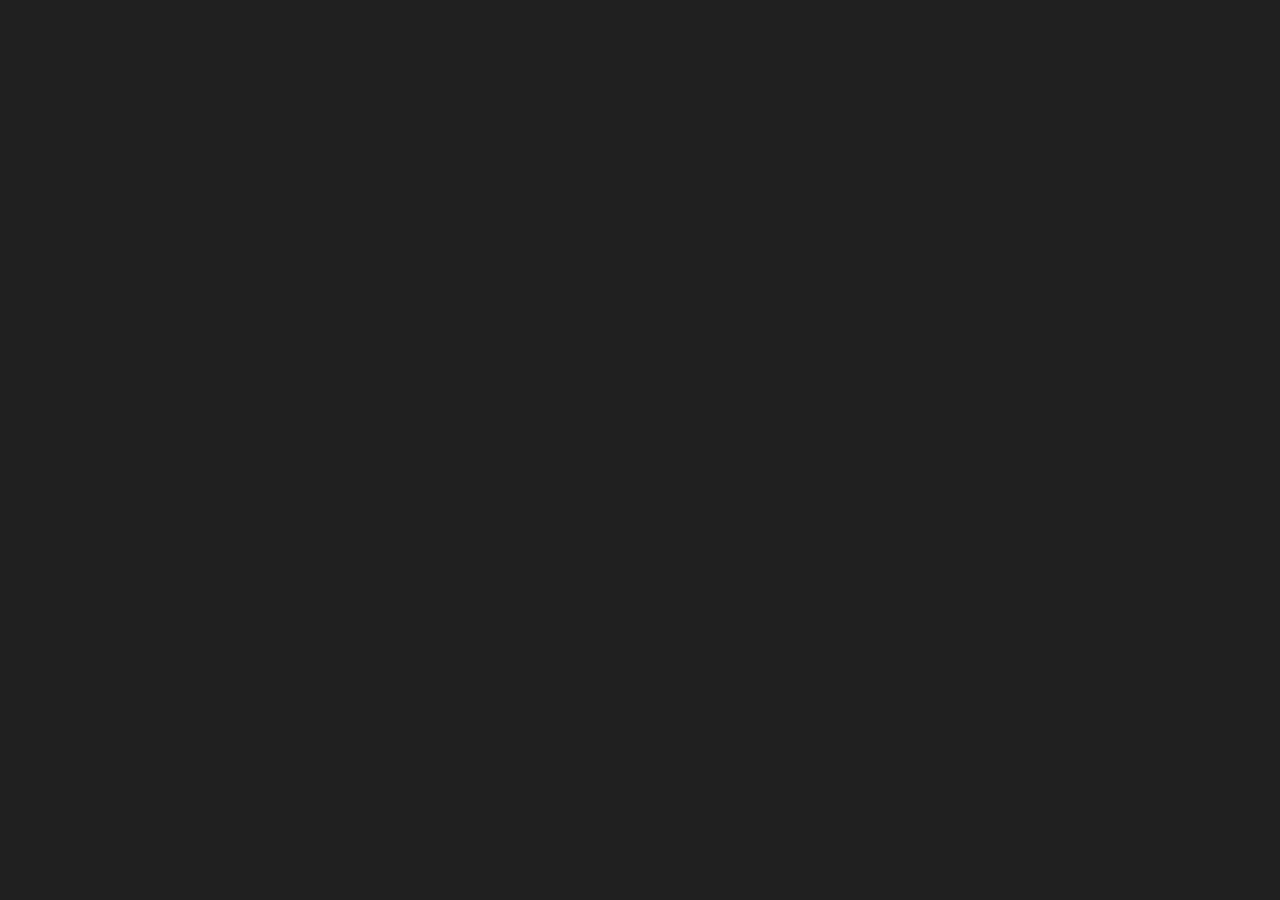
==== Designer Portfolio/page2.html @ f1b0471f "Add files via upload" ====
<!DOCTYPE html>
<html lang="en">
<head>
    <meta charset="UTF-8">
    <meta name="viewport" content="width=device-width, initial-scale=1.0">
    <title>Document</title>
    <link rel="stylesheet" href="style.css">
</head>
<body>
    
</body>
</html>
---- Designer Portfolio/style.css ----
@import url(https://fonts.googleapis.com/css?family=Manrope:600,700,800);

html{
    scroll-behavior: smooth;
}

body {
    margin: 0;
    color: #959595;
    font-family: "Manrope", sans-serif;
    font-weight: 600;
    font-size: 20px;
    line-height: 1.5;
    letter-spacing: -0.5px;

    background-color: #202020;
}

img {
    max-width: 100%;
}

a {
    color: #DEDEDE;
    text-decoration: none;
    transition: opacity 0.3s;
}

a:hover {
    opacity: 0.6;
}

.container {
    max-width: 1250px;
    margin-left: auto;
    margin-right: auto;
    padding: 0 15px;
    
}

.title {
    margin-top: 0;
    font-size: 36px;
    text-align: center;
    color: #DEDEDE;
}

.logo {
    font-weight: 800;
    display: flex;
    align-items: center;
    gap: 10px;
}

.btn {
    display: inline-flex;
    align-items: center;
    gap: 10px;
    padding: 16px 48px;
    font-size: 18px;
    color: #FFFFFF;
    background: #9D9D9D;
    border-radius: 4px;
   
}

.btn:hover {
    opacity: 0.8;
}

.btn::before {
    content: "";
    width: 21px;
    height: 16px;
    background-image: url("images/mail.svg");
    background-size: contain;
    background-position: center;
    background-repeat: no-repeat;
}

.socials {
    display: flex;
    gap: 40px;
}

.socials__img {
    display: flex;
}

.burger-menu {
    display: none;
}

.header {
    position: sticky;
    top: 0;
    z-index: 2;
    padding: 20px 0;
    background: rgba(50, 50, 50, 0.7);
    backdrop-filter: blur(10px);
}

.header .container {
    display: flex;
    align-items: center;
    justify-content: space-between;
}

.header__nav {
   display: flex;
   gap: 60px;
}

.header__link {
    font-weight: 700;
    font-size: 18px;
}

.welcome {
    margin-top: 160px;
}

.welcome .container {
    display: flex;
    align-items: center;
    justify-content: space-between;
    

}

.welcone__title {
    margin-top: 0;
    width: 500px;
    margin-bottom: 24px;
    font-weight: 700;
    font-size: 54px;
    line-height: 1.19;
    color: #DEDEDE;
}

.welcome__text {
    width: 395px;
    margin-bottom: 88px;
}

.welcome__img {
    margin-right: 105px;
    width: 400px;
    height: 400px;
    border-radius: 50%;
    object-fit: cover;
    object-position: center;
}

.works {
    margin-top: 145px;
}


.works__btn {
    display: inline-flex;
    align-items: center;
    gap: 20px;
    margin-bottom: 80px;
    padding: 0;
    font-family: 'Manrope';
    font-weight: 700;
    font-size: 16px;
    letter-spacing: 1.5px;
    text-transform: uppercase;
    color: #DEDEDE;
    background-color: transparent;
    border: none;
    opacity: 0.7;
}


.works__wrapper {
    display: grid;
    grid-template-columns: 1fr 1fr;
    gap: 25px;
    padding-top: 140px;
}

.work {
    /* height: 888px; */
    
    height: 700px;
    position: relative;
}

.work:nth-child(odd) {
    margin-top: -140px;
}

.work:hover {
    opacity: 1;
}

.work__img {
    width: 100%;
    height: 100%;
    object-fit: cover;
    object-position: center;
}

.work__name {
    opacity: 0;
    position: absolute;
    top: 0;
    left: 0;
    width: 100%;
    height: 100%;
    display: flex;
    justify-content: center;
    align-items: center;
    font-weight: 700;
    font-size: 40px;
    
    background-color: rgb(0, 0, 0, 0.6);
    transition: opacity 0.3s;
}

.work:hover .work__name {
    opacity: 1;
}

.projects {
    margin-top: 200px;
}



.projects__title {
    
    margin-bottom: 65px;
    
}

.projects__wrapper {
    display: flex;
    flex-wrap: wrap;
    gap: 20px;
    justify-content: center;
}

.projects_img {
    width: 400px;
    height: 400px;
    object-fit: cover;
    object-position: center;
}

.projects--vertical .projects_img {
    height: 560px;
}


.contact {
    margin-top: 200px;
    margin-bottom: 120px;
}

.contact .container {
    max-width: 520px;
    text-align: center;
}

.contact__title {
    margin-bottom: 24px;
}

.contact__text {
    margin-bottom: 50px;
    font-size: 26px;
}


.footer {
    padding: 40px 0;
    border: 1px solid #696969;
}

.footer .container {
    display: flex;
    align-items: baseline;
    justify-content: space-between;
}


.footer__copy {
    font-size: 16px;
    margin: 0;
}

.footer__copy span {
    color: #ECECEC;
}

@media (max-width: 1100px) {
        .welcome__img {
            margin-right: 0;
        }
}

@media (max-width: 950px) {

    .welcome {
        margin-top: 70px;
    }

    .welcome .container {
        flex-direction: column-reverse;
        gap: 65px;
    }
    .welcone__title {
        width: auto
    }
    .welcome__text {
        width: auto;
        margin-bottom: 50px;
    }

    .welcome__desc {
        text-align: center;
    }
    .work {
        height: 600px;
    }

    .work__name {
        opacity: 0.8;
    }
}

@media (max-width: 850px) {
    .projects_img {
        width: 300px;
        height: 300px;
    }

    .works, .projects, .contact {
        margin-top: 100px;
    }
}

@media (max-width: 770px) {
    .welcone__title {
        font-size: 40px;
    }
} 

@media (max-width: 700px) {
    .footer .container {
        flex-direction: column-reverse;
        align-items: center;
        gap: 35px;
    }
}  

@media (max-width: 650px) {
    .projects_img {
        width: 100%;
        height: 360px;
    }

    .works__wrapper {
    grid-template-columns: 1fr;
    }

    .work:nth-child(odd) {
        margin-top: 0;
    }

    .works__wrapper {
        padding-top: 0;
    }
} 

@media (max-width: 600px) {
    .header {
        position: relative;
    }

    .burger-menu {
        display: block;
        background-color: transparent;
        padding: 0;
        border: none;
        position: absolute;
        top: 29px;
        right: 15px;
    }

    .burger-menu__icon {
        height: 24px;
        width: 30px;
        object-fit: contain;
        object-position: center;
    }

    .header--mobile .header__nav {
        display: flex;
        align-self: center;
        flex-wrap: wrap;
        gap: 20px;
        justify-content: center;
    }

    .header--mobile .container {
        flex-direction: column;
        align-items: flex-start;
        gap: 20px;
    }

    .header__nav {
        display: none;
    }
} 

@media (max-width: 500px) {

    .welcome__img {
        width: 240px;
        height: 240px;
    }

    .btn {
        padding: 16px 20px;
    }

    .works__btn {
        margin-bottom: 40px;
    }

    .work__name {
        font-size: 28px;
    }

    .title {
        font-size: 28px;
    }

    .projects__title {
        margin-bottom: 35px;
    }

    .contact__title {
        margin-bottom: 12px;
    }

    .contact .container {
        max-width: 270px;
    }

    .contact__text {
        font-size: 18px;
    }

    .contact {
        margin-bottom: 100px;
    }
}

@media (max-width: 420px) {
    .welcone__title {
        font-size: 26px;
    }


}
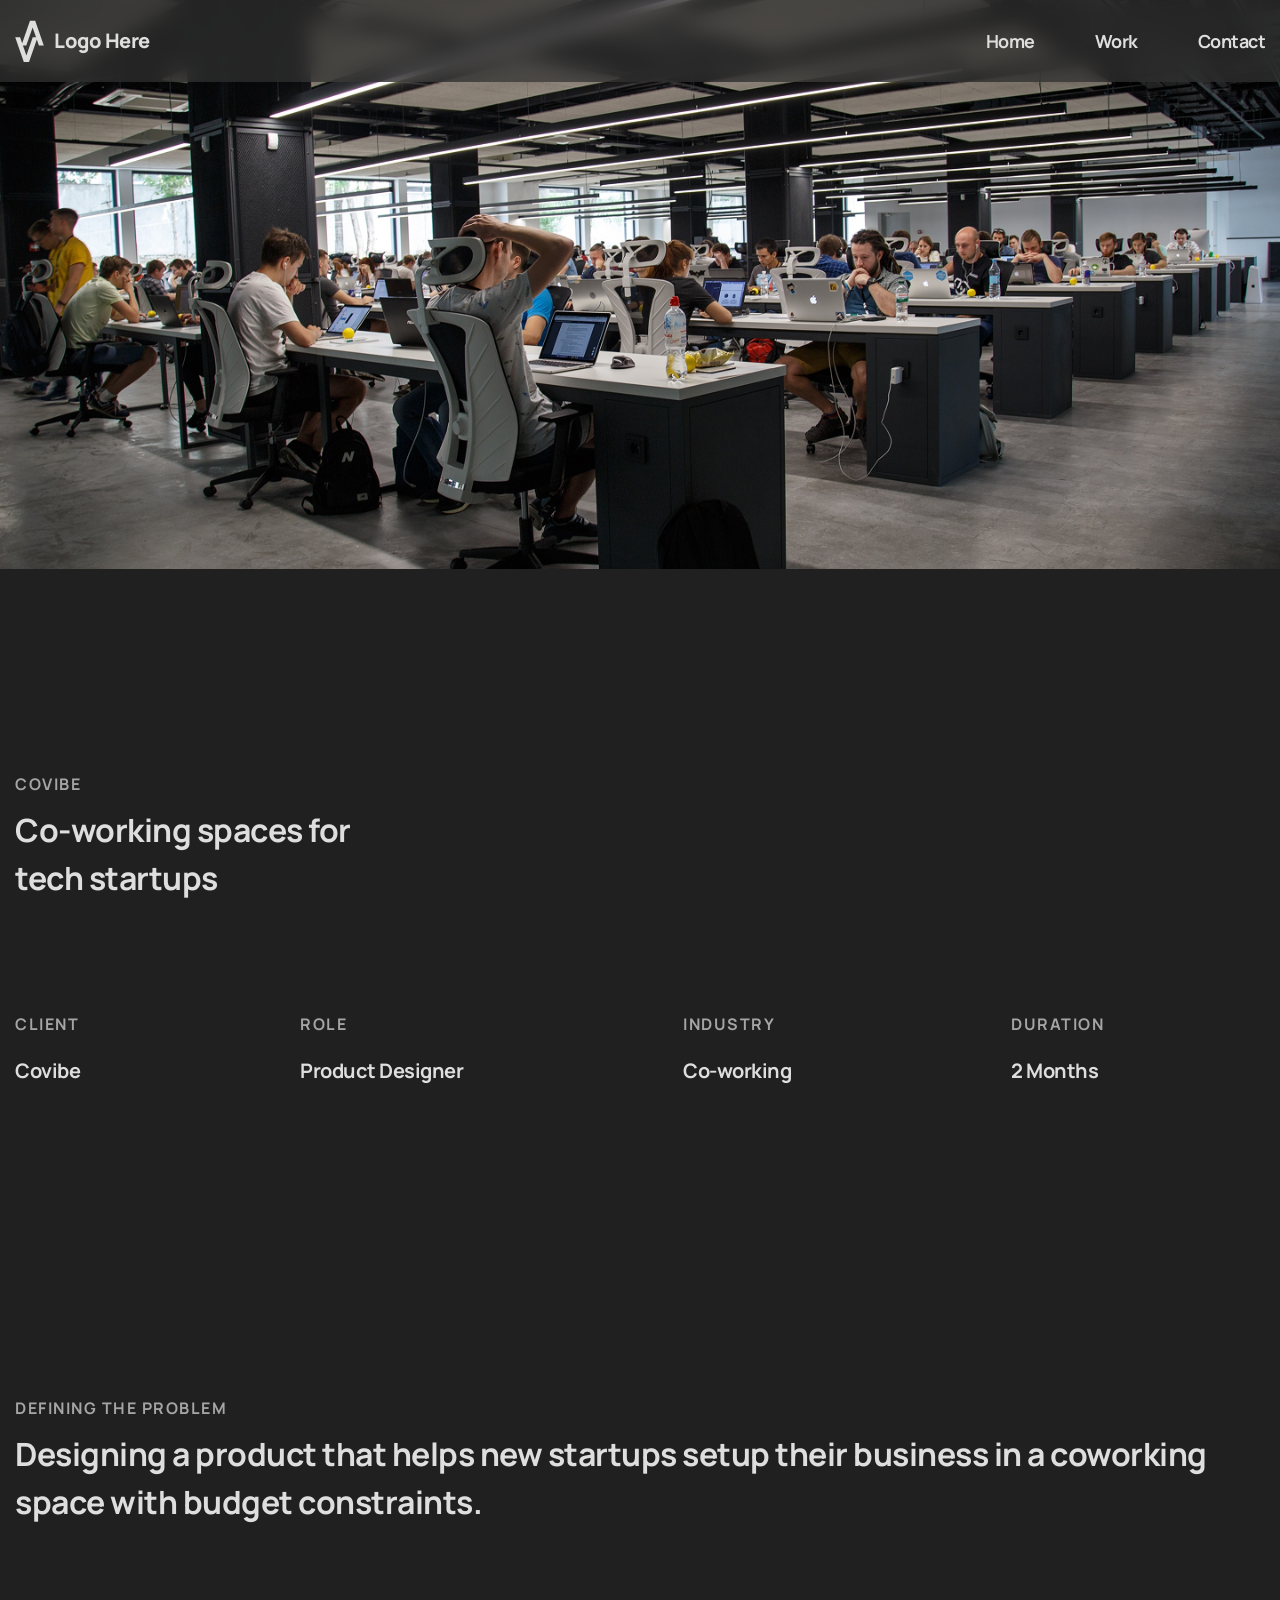
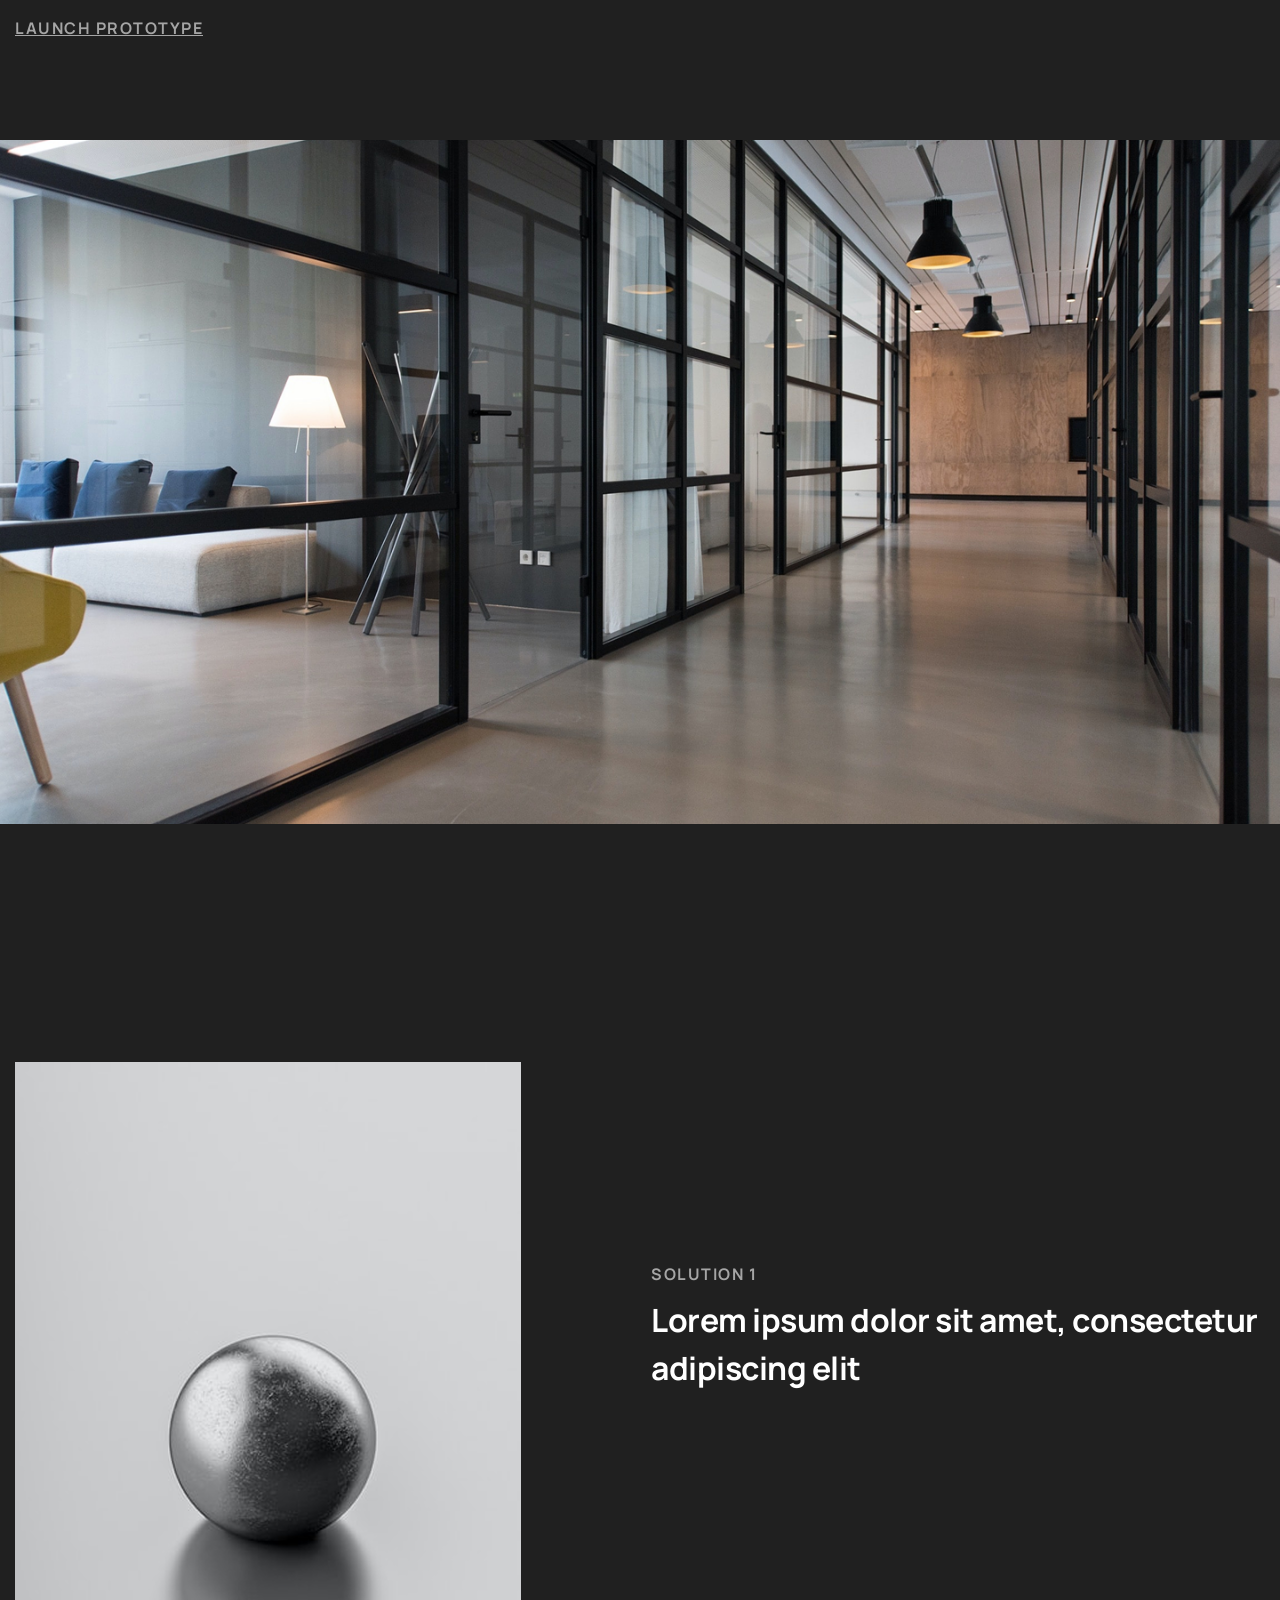
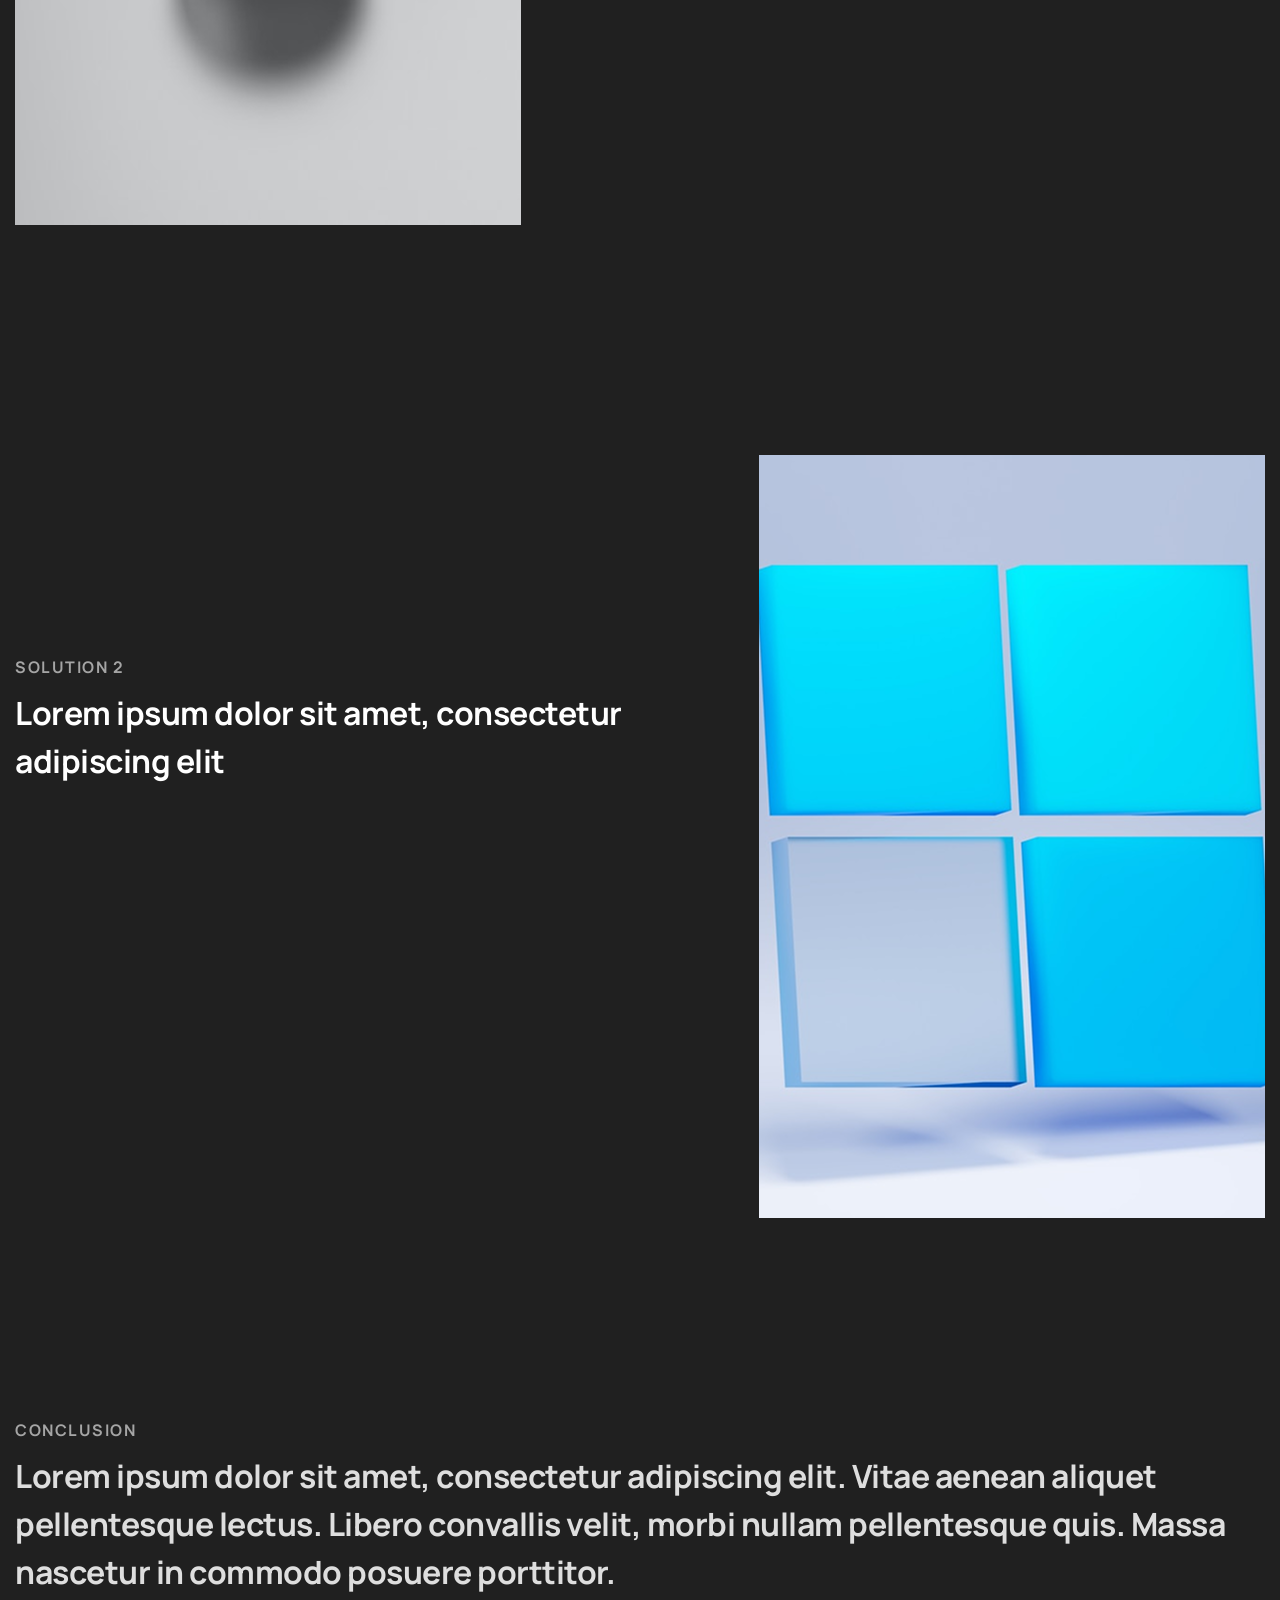
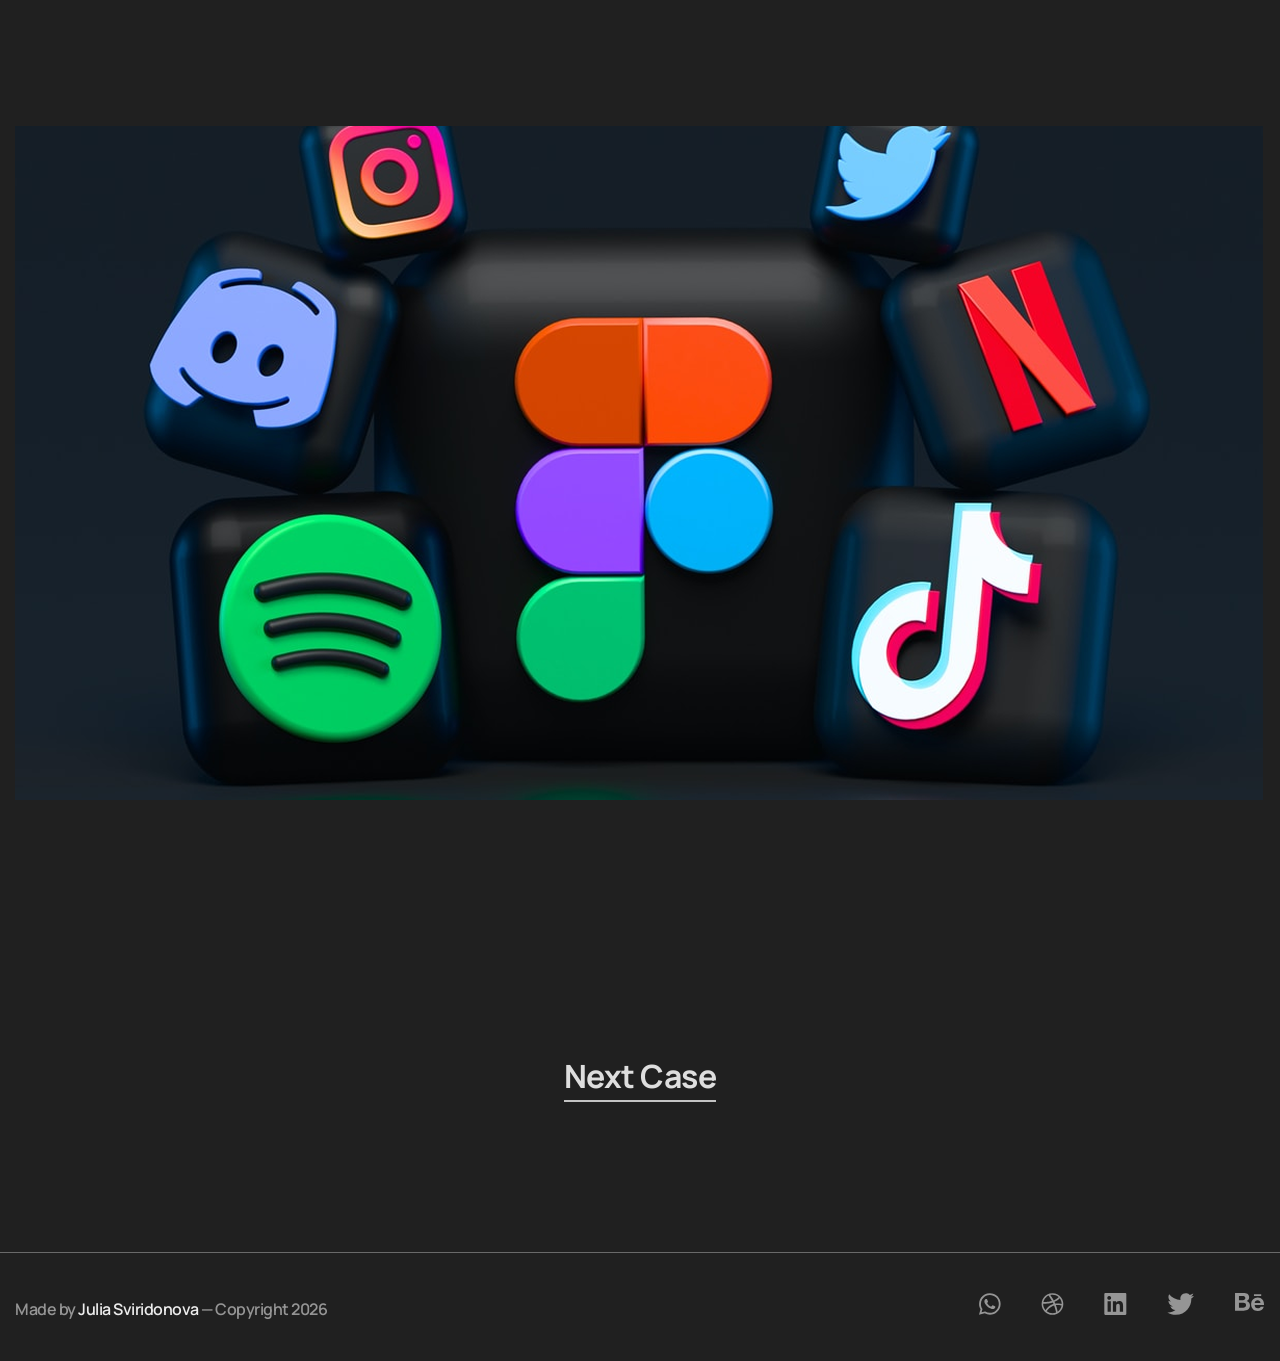
==== commit 454bdadd: "Add files via upload" ====
--- a/Designer Portfolio/page2.html
+++ b/Designer Portfolio/page2.html
@@ -3,10 +3,132 @@
 <head>
     <meta charset="UTF-8">
     <meta name="viewport" content="width=device-width, initial-scale=1.0">
-    <title>Document</title>
+    <title>Page2</title>
     <link rel="stylesheet" href="style.css">
+    <link rel="stylesheet" href="style2.css">
+    
 </head>
 <body>
-    
+    <div class="box">
+        <img class="header__welcome-img" src="images/welcome.png" alt="">
+        <header class="header">
+            <div class="container">
+                <a href="page2.html" class="logo">
+                    <img src="images/logo.svg" alt="Логотип"> Logo Here
+                </a>
+
+                <nav class="header__nav">
+                    <a href="#!" class="header__link">Home</a>
+                    <a href="#!" class="header__link">Work</a>
+                    <a href="#!" class="header__link">Contact</a>
+                </nav>
+
+                <button class="burger-menu" type="button">
+                    <img class="burger-menu__icon" src="images/burger-menu.svg" alt="">
+                </button>
+            </div><!-- /container -->
+        </header>
+        
+    </div> <!-- /box -->
+
+    <main class="main">
+        <section class="description">
+            <div class="container">
+                <div class="base">
+                    <h3 class="title-page2">Covibe</h3>
+                    <h4 class="subtitle">Co-working spaces for tech startups</h4>
+                </div><!-- /base -->
+
+                <div class="description__advantages">
+                    <div class="description__advantages-wrapper">
+                        <h3 class="title-page2">client</h3>
+                        <p class="description__specification">Covibe</p>
+                    </div><!-- /description__advantages-wrapper -->
+                    <div class="description__advantages-wrapper">
+                        <h3 class="title-page2">role</h3>
+                        <p class="description__specification">Product Designer</p>
+                    </div><!-- /description__advantages-wrapper -->
+                    <div class="description__advantages-wrapper">
+                        <h3 class="title-page2">industry</h3>
+                        <p class="description__specification">Co-working</p>
+                    </div><!-- /description__advantages-wrapper -->
+                    <div class="description__advantages-wrapper">
+                        <h3 class="title-page2">duration</h3>
+                        <p class="description__specification">2 Months</p>
+                    </div><!-- /description__advantages-wrapper -->
+                </div><!-- /description__advantages -->
+
+                <div class="tasks">
+                    <h3 class="title-page2">defining the problem</h3>
+                    <h4 class="subtitle">Designing a product that helps new startups setup their business in a coworking space with budget constraints.</h4>
+                    <a class="tasks__a" href="http://">launch prototype</a>
+                </div><!-- /tasks -->
+            </div><!-- /container -->
+        </section>
+        <div class="box">
+            <section class="image">
+                    <img class="image__office" src="images/office.png" alt="office">
+            </section>
+        </div><!-- /box -->
+        
+        <section class="solutions">
+            <div class="container">
+                <div class="solutions_wrapper">
+                    <img class="solution__img" src="images/solution1.png" alt="шар">
+                    <div class="solution__text">
+                        <h3 class="title-page2">solution 1</h3>
+                        <h4 class="subtitle white">Lorem ipsum dolor sit amet, consectetur adipiscing elit</h4>
+                    </div><!-- /solution__text -->
+                </div><!-- /solutions_wrapper -->
+
+                <div class="solutions_wrapper">
+                    <div class="solution__text">
+                        <h3 class="title-page2">solution 2</h3>
+                        <h4 class="subtitle white">Lorem ipsum dolor sit amet, consectetur adipiscing elit</h4>
+                    </div><!-- /solution__text -->
+                    <img class="solution__img" src="images/solution2.png" alt="шар">
+                    
+                </div><!-- /solutions_wrapper -->
+
+                <div class="solutions__conclusion">
+                    <h3 class="title-page2">Conclusion</h3>
+                    <h4 class="subtitle">Lorem ipsum dolor sit amet, consectetur adipiscing elit. Vitae aenean aliquet pellentesque lectus. Libero convallis velit, morbi nullam pellentesque quis. Massa nascetur in commodo posuere porttitor.</h4>
+                </div><!-- /solutions__Conclusion -->
+
+                <img class="image__icons" src="images/icons.png" alt="office">
+                <div class="next__wrapper">
+                    <p class="subtitle next">Next Case</p>
+                </div><!-- /next__wrapper -->
+            </div><!-- /container -->
+
+            <footer class="footer">
+                <div class="container">
+                    <p class="footer__copy">Made by <span>Julia Sviridonova</span> — Copyright 2026</p>
+
+                    <div class="socials">
+                        <a href="https://t.me/julia_ssvv" target="_blank" class="socials__link">
+                        <img class="socials__img" src="images/social1.svg" alt="">
+                        </a>
+                        <a href="#!" class="socials__link">
+                            <img class="socials__img" src="images/social2.svg" alt="">
+                        </a>
+                        <a href="#!" class="socials__link">
+                            <img class="socials__img" src="images/social3.svg" alt="">
+                        </a>
+                        <a href="#!" class="socials__link">
+                            <img class="socials__img" src="images/social4.svg" alt="">
+                        </a>
+                        <a href="#!" class="socials__link">
+                            <img class="socials__img" src="images/social5.svg" alt="">
+                        </a>
+                    </div><!-- /socials -->
+                </div><!-- /container -->
+            </footer>
+        </section>
+
+
+
+
+    </main>
 </body>
 </html>
--- a/Designer Portfolio/style.css
+++ b/Designer Portfolio/style.css
@@ -6,6 +6,7 @@
 
 body {
     margin: 0;
+    padding: 0;
     color: #959595;
     font-family: "Manrope", sans-serif;
     font-weight: 600;
@@ -36,6 +37,13 @@
     margin-right: auto;
     padding: 0 15px;
     
+}
+
+.box {
+    max-width: 1440px;
+    margin-left: auto;
+    margin-right: auto;
+    position: relative;
 }
 
 .title {
@@ -94,11 +102,13 @@
 .header {
     position: sticky;
     top: 0;
-    z-index: 2;
+    z-index: 10;
     padding: 20px 0;
     background: rgba(50, 50, 50, 0.7);
     backdrop-filter: blur(10px);
 }
+
+
 
 .header .container {
     display: flex;
@@ -278,7 +288,7 @@
 
 .footer {
     padding: 40px 0;
-    border: 1px solid #696969;
+    border-top: 1px solid #696969;
 }
 
 .footer .container {
--- a/Designer Portfolio/style2.css
+++ b/Designer Portfolio/style2.css
@@ -0,0 +1,240 @@
+.box {
+  position: relative;
+  height: auto;
+}
+
+/* Фото: абсолютно, на всю ширину контейнера */
+.header__welcome-img {
+  position: absolute;
+  top: 0;
+  left: 0;
+  width: 100%;
+  height: auto;
+  object-fit: cover;       /* если хочешь, чтобы обрезалось красиво */
+  z-index: 1;              /* слой: фото ниже шапки */
+}
+
+.description {
+  padding-top: 690px;
+}
+
+
+.title-page2 {
+  margin: 0;
+  font-weight: 700;
+  font-size: 16px;
+  letter-spacing: 1.5px;
+  text-transform: uppercase;
+  color: #DEDEDE;
+  opacity: 0.7;
+}
+
+.base .subtitle {
+  width: 344px;
+}
+
+.subtitle {
+  margin: 0;
+  margin-top: 10px;
+  font-weight: 700;
+  font-size: 32px;
+  line-height: 1.5;
+  color: #DEDEDE;
+}
+
+.description__advantages {
+  margin-top: 110px;
+  display: flex;
+  flex-wrap: wrap;
+  gap: 220px;
+}
+
+.description__specification {
+  font-weight: 700;
+  font-size: 20px;
+  color: #DEDEDE;
+}
+
+.tasks {
+  margin-top: 290px;
+}
+
+.tasks__a {
+  display: block;
+  margin-top: 90px;
+  font-weight: 700;
+  font-size: 16px;
+  letter-spacing: 1.5px;
+  text-transform: uppercase;
+  opacity: 0.7;
+  cursor: pointer;
+  text-decoration: underline;
+  
+}
+
+.image {
+  margin-top: 100px;
+  display: inline-block;
+}
+
+.image__office {
+  display: block;
+  width: auto;
+  height: auto;
+  object-fit: contain; 
+}
+
+.solutions_wrapper {
+  margin-top: 230px;
+  display: flex;
+  column-gap: 130px;
+}
+
+.solution__text {
+  padding-top: 200px;
+}
+
+.white {
+  color: #fff;
+}
+
+.solutions__conclusion {
+  margin-top: 200px;
+}
+
+.image__icons {
+  margin-top: 130px;
+}
+
+.next__wrapper {
+  text-align: center;
+}
+
+.subtitle.next {
+  display: inline-block;
+  margin-top: 244px;
+  margin-bottom: 150px;
+  border-bottom: 2px solid #C4C4C4;
+}
+
+@media (max-width: 1210px) {
+
+  .description {
+    padding-top: 590px;
+  }
+  
+  .description__advantages {
+    gap: 180px;
+  }
+
+  .tasks {
+    margin-top: 130px;
+  }
+}
+
+
+@media (max-width: 1110px) {
+  .description {
+    padding-top: 520px;
+  }
+
+  .solutions_wrapper {
+    margin-top: 130px;
+  }
+
+  .solutions__conclusion {
+    margin-top: 130px;
+  }
+}
+
+@media (max-width: 1000px) {
+  .subtitle {
+    font-size: 30px;
+  }
+}
+
+@media (max-width: 900px) {
+  .description {
+    padding-top: 440px;
+  }
+
+  .description__advantages {
+    gap: 130px;
+  }
+
+  .solutions_wrapper {
+    column-gap: 80px
+  }
+}
+
+@media (max-width: 850px) {
+  .description__advantages {
+    gap: 100px;
+  }
+
+  .solutions_wrapper {
+    flex-direction: column;
+    gap: 20px;
+  }
+
+  .solutions_wrapper:first-child .solution__img {
+    order: 1;
+  }
+  .solutions_wrapper:first-child .solution__text {
+    order: 0;
+  }
+
+  .solution__text {
+    padding-top: 0px;
+  }
+
+  .solution__img {
+    width: 100%;
+    height: 800px;
+    object-fit: cover;
+  }
+}
+
+@media (max-width: 757px) {
+  .description {
+    padding-top: 340px;
+  }
+
+  .tasks {
+    margin-top: 100px;
+  }
+
+  .description__advantages {
+    justify-content: space-between;
+    gap: 0px;
+  }
+
+  .solution__img {
+    height: 577px;
+  }
+
+  .subtitle.next {
+    margin-top: 150px;
+  }
+}
+
+@media (max-width: 601px) {
+  .header__welcome-img {
+    height: 476px;
+  }
+
+  .description {
+   padding-top: 500px;
+  }
+}
+
+@media (max-width: 500px) {
+  .description__advantages {
+    row-gap: 80px;
+  }
+  
+  .description__advantages-wrapper {
+      flex: 0 0 calc(50% - 15px);
+
+  }
+}
